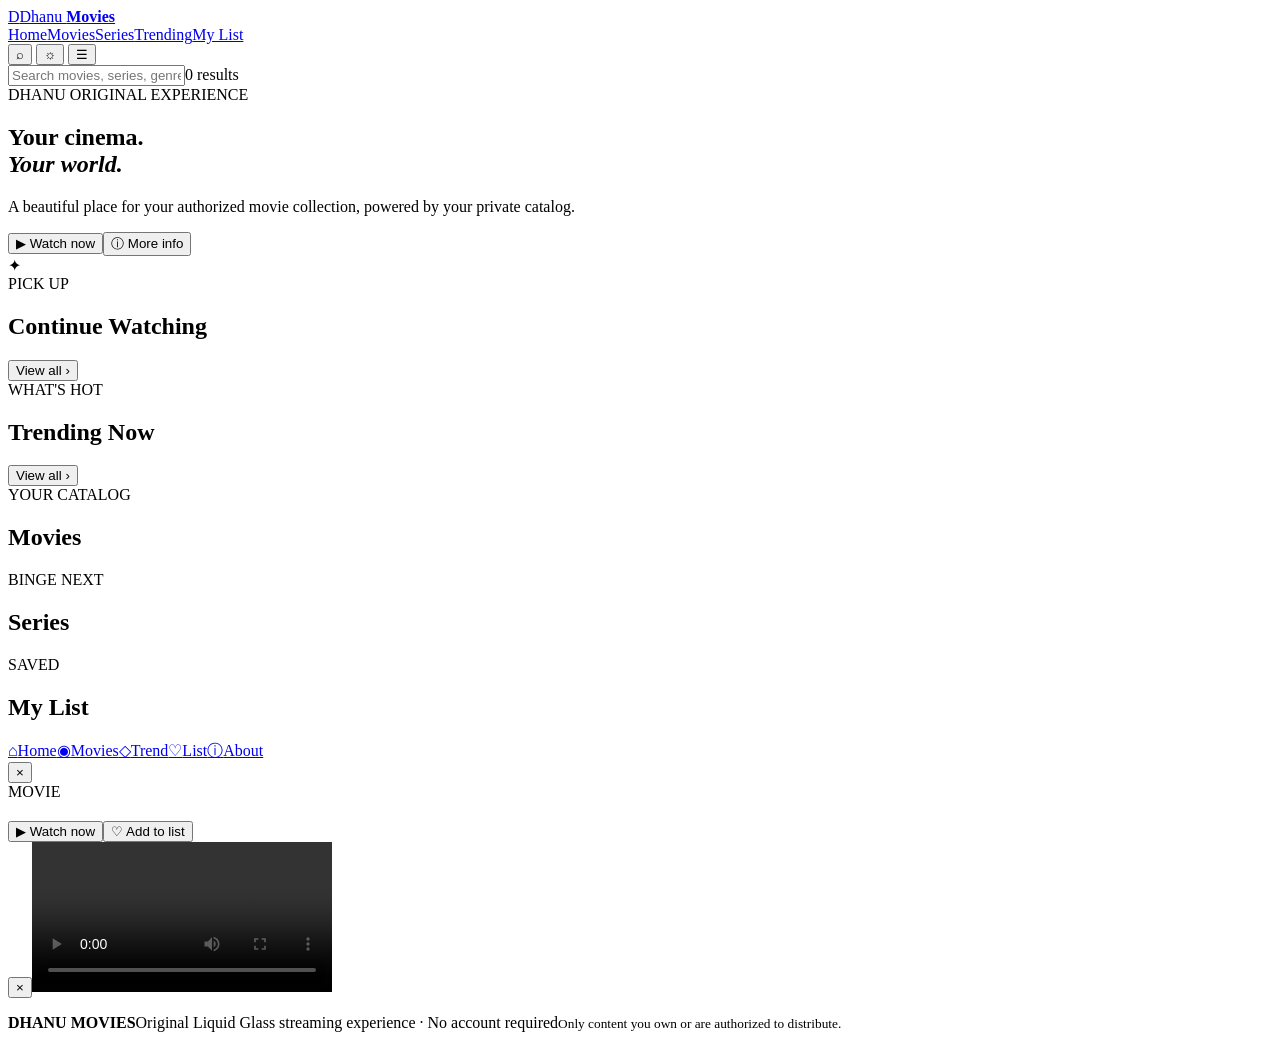
==== worker/public/index.html @ d2b85606 "Add Cloudflare-hosted Dhanu Movies frontend" ====
<!doctype html>
<html lang="en">
<head>
  <meta charset="utf-8">
  <meta name="viewport" content="width=device-width,initial-scale=1,viewport-fit=cover">
  <meta name="theme-color" content="#09090b">
  <meta name="description" content="Dhanu Movies — premium cinema discovery and streaming interface.">
  <title>Dhanu Movies</title>
  <link rel="preconnect" href="https://fonts.googleapis.com">
  <link rel="preconnect" href="https://fonts.gstatic.com" crossorigin>
  <link href="https://fonts.googleapis.com/css2?family=Inter:wght@400;500;600;700;800&family=Plus+Jakarta+Sans:wght@500;600;700;800&display=swap" rel="stylesheet">
  <link rel="stylesheet" href="Style.css">
</head>
<body>
  <div class="ambient ambient-a"></div><div class="ambient ambient-b"></div>
  <header class="glass-nav">
    <a class="brand" href="#home" aria-label="Dhanu Movies"><span class="brand-mark">D</span><span>Dhanu <b>Movies</b></span></a>
    <nav class="desktop-nav" aria-label="Primary">
      <a class="active" href="#home">Home</a><a href="#movies">Movies</a><a href="#series">Series</a><a href="#trending">Trending</a><a href="#library">My List</a>
    </nav>
    <div class="nav-actions">
      <button class="icon-btn" id="searchToggle" aria-label="Search">⌕</button>
      <button class="icon-btn" id="themeToggle" aria-label="Toggle theme">☼</button>
      <button class="menu-btn" id="menuToggle" aria-label="Open menu">☰</button>
    </div>
  </header>
  <div class="search-panel glass-panel" id="searchPanel"><input id="searchInput" autocomplete="off" placeholder="Search movies, series, genres, actors…"><span id="searchStatus">0 results</span></div>
  <main id="home">
    <section class="hero glass-hero" id="hero"><div class="hero-backdrop" id="heroBackdrop"></div><div class="hero-shade"></div><div class="hero-content"><span class="eyebrow">DHANU ORIGINAL EXPERIENCE</span><h1 id="heroTitle">Your cinema.<br><em>Your world.</em></h1><p id="heroDescription">A beautiful place for your authorized movie collection, powered by your private catalog.</p><div class="hero-meta" id="heroMeta"></div><div class="hero-actions"><button class="primary-btn" id="heroPlay">▶ Watch now</button><button class="glass-btn" id="heroInfo">ⓘ More info</button></div></div><div class="hero-orb">✦</div></section>
    <section class="section"><div class="section-head"><div><span class="section-kicker">PICK UP</span><h2>Continue Watching</h2></div><button class="view-all">View all ›</button></div><div class="movie-row" id="continueRow"></div></section>
    <section class="section" id="trending"><div class="section-head"><div><span class="section-kicker">WHAT'S HOT</span><h2>Trending Now</h2></div><button class="view-all">View all ›</button></div><div class="movie-row" id="trendingRow"></div></section>
    <section class="section" id="movies"><div class="section-head"><div><span class="section-kicker">YOUR CATALOG</span><h2>Movies</h2></div></div><div class="chips" id="genreChips"></div><div class="movie-grid" id="movieGrid"></div></section>
    <section class="section" id="series"><div class="section-head"><div><span class="section-kicker">BINGE NEXT</span><h2>Series</h2></div></div><div class="movie-grid" id="seriesGrid"></div></section>
    <section class="section" id="library"><div class="section-head"><div><span class="section-kicker">SAVED</span><h2>My List</h2></div></div><div class="movie-grid" id="libraryGrid"></div></section>
  </main>
  <aside class="side-dock glass-panel" aria-label="Quick navigation"><a href="#home">⌂<span>Home</span></a><a href="#movies">◉<span>Movies</span></a><a href="#trending">◇<span>Trend</span></a><a href="#library">♡<span>List</span></a><a href="#about">ⓘ<span>About</span></a></aside>
  <div class="modal hidden" id="detailsModal"><div class="modal-card glass-panel"><button class="modal-close" id="modalClose">×</button><div class="detail-cover" id="detailCover"></div><div class="detail-content"><span class="section-kicker" id="detailType">MOVIE</span><h2 id="detailTitle"></h2><div class="detail-meta" id="detailMeta"></div><div class="detail-genres" id="detailGenres"></div><p id="detailDescription"></p><div class="hero-actions"><button class="primary-btn" id="detailPlay">▶ Watch now</button><button class="glass-btn" id="detailSave">♡ Add to list</button></div></div></div></div>
  <div class="modal hidden" id="playerModal"><div class="player-card glass-panel"><button class="modal-close" id="playerClose">×</button><video id="videoPlayer" controls playsinline></video><p id="playerTitle"></p></div></div>
  <footer id="about"><strong>DHANU MOVIES</strong><span>Original Liquid Glass streaming experience · No account required</span><small>Only content you own or are authorized to distribute.</small></footer>
  <script src="script.js"></script>
</body>
</html>
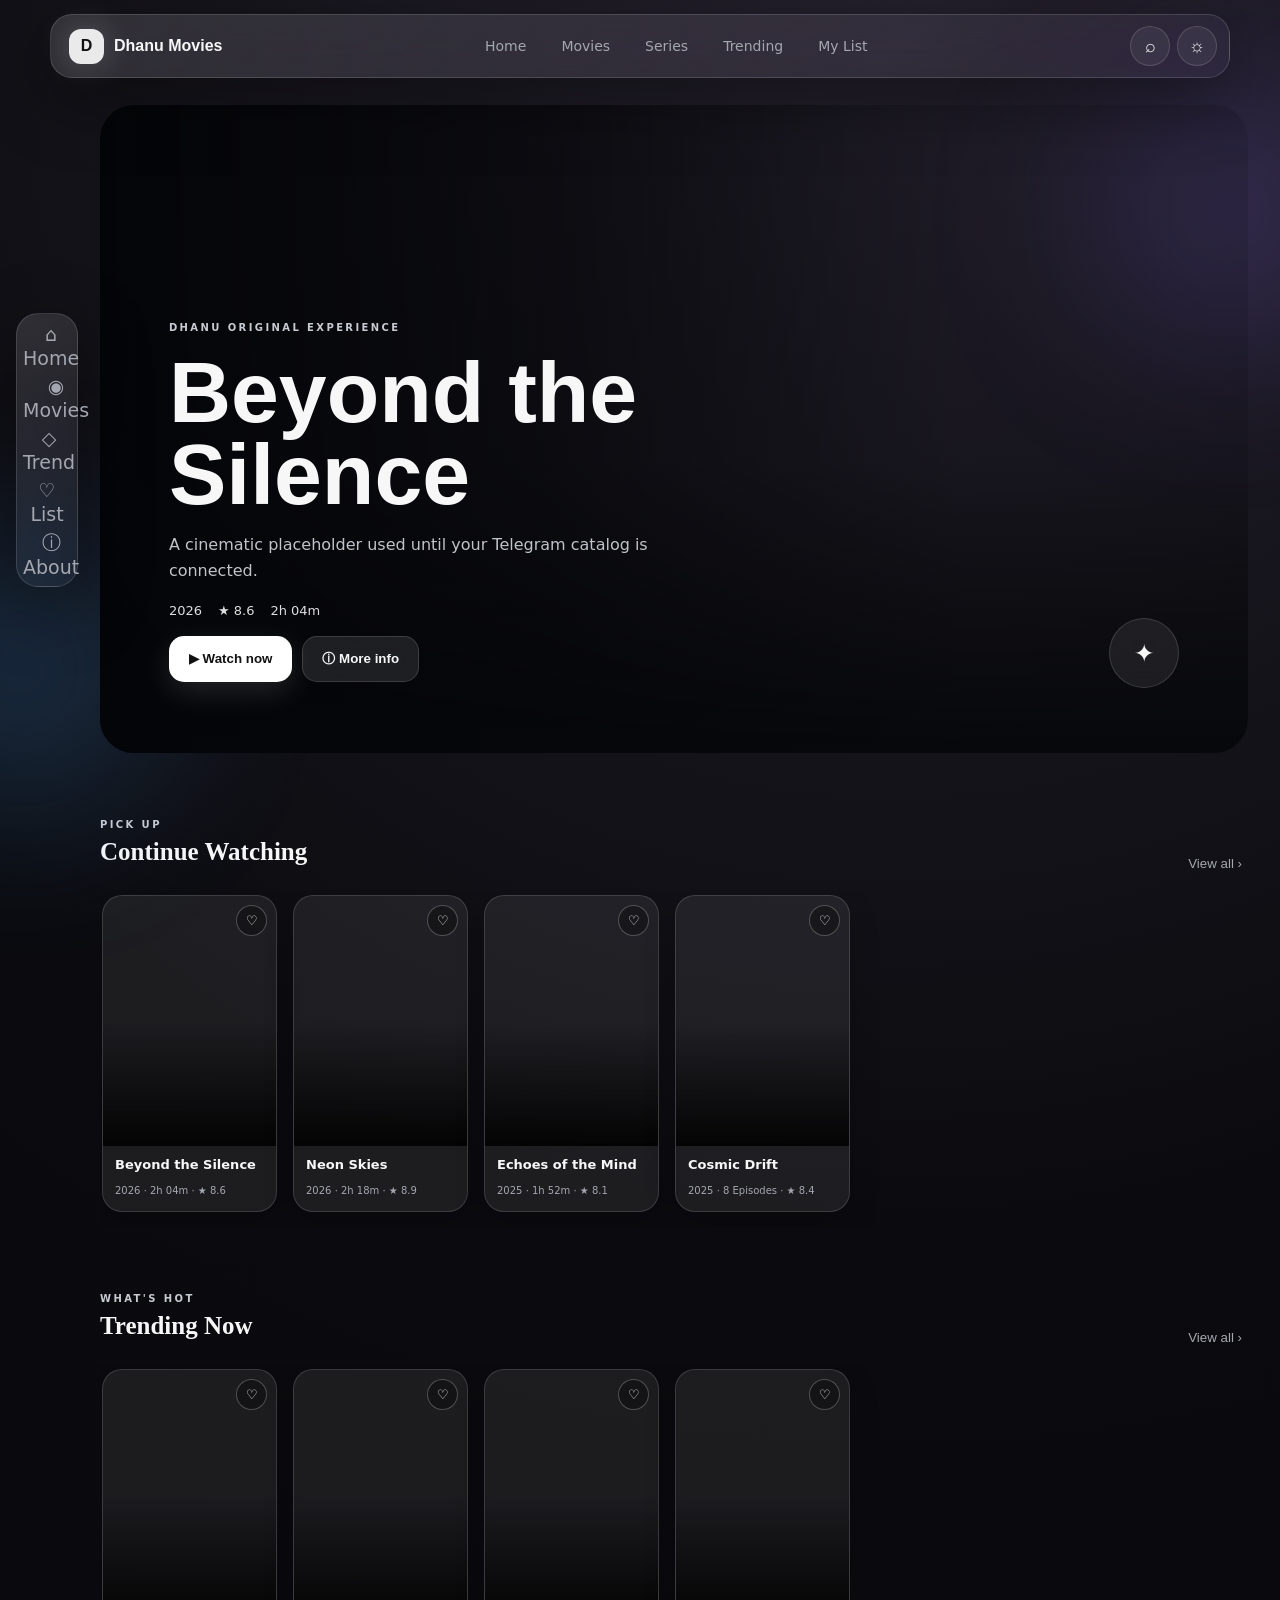
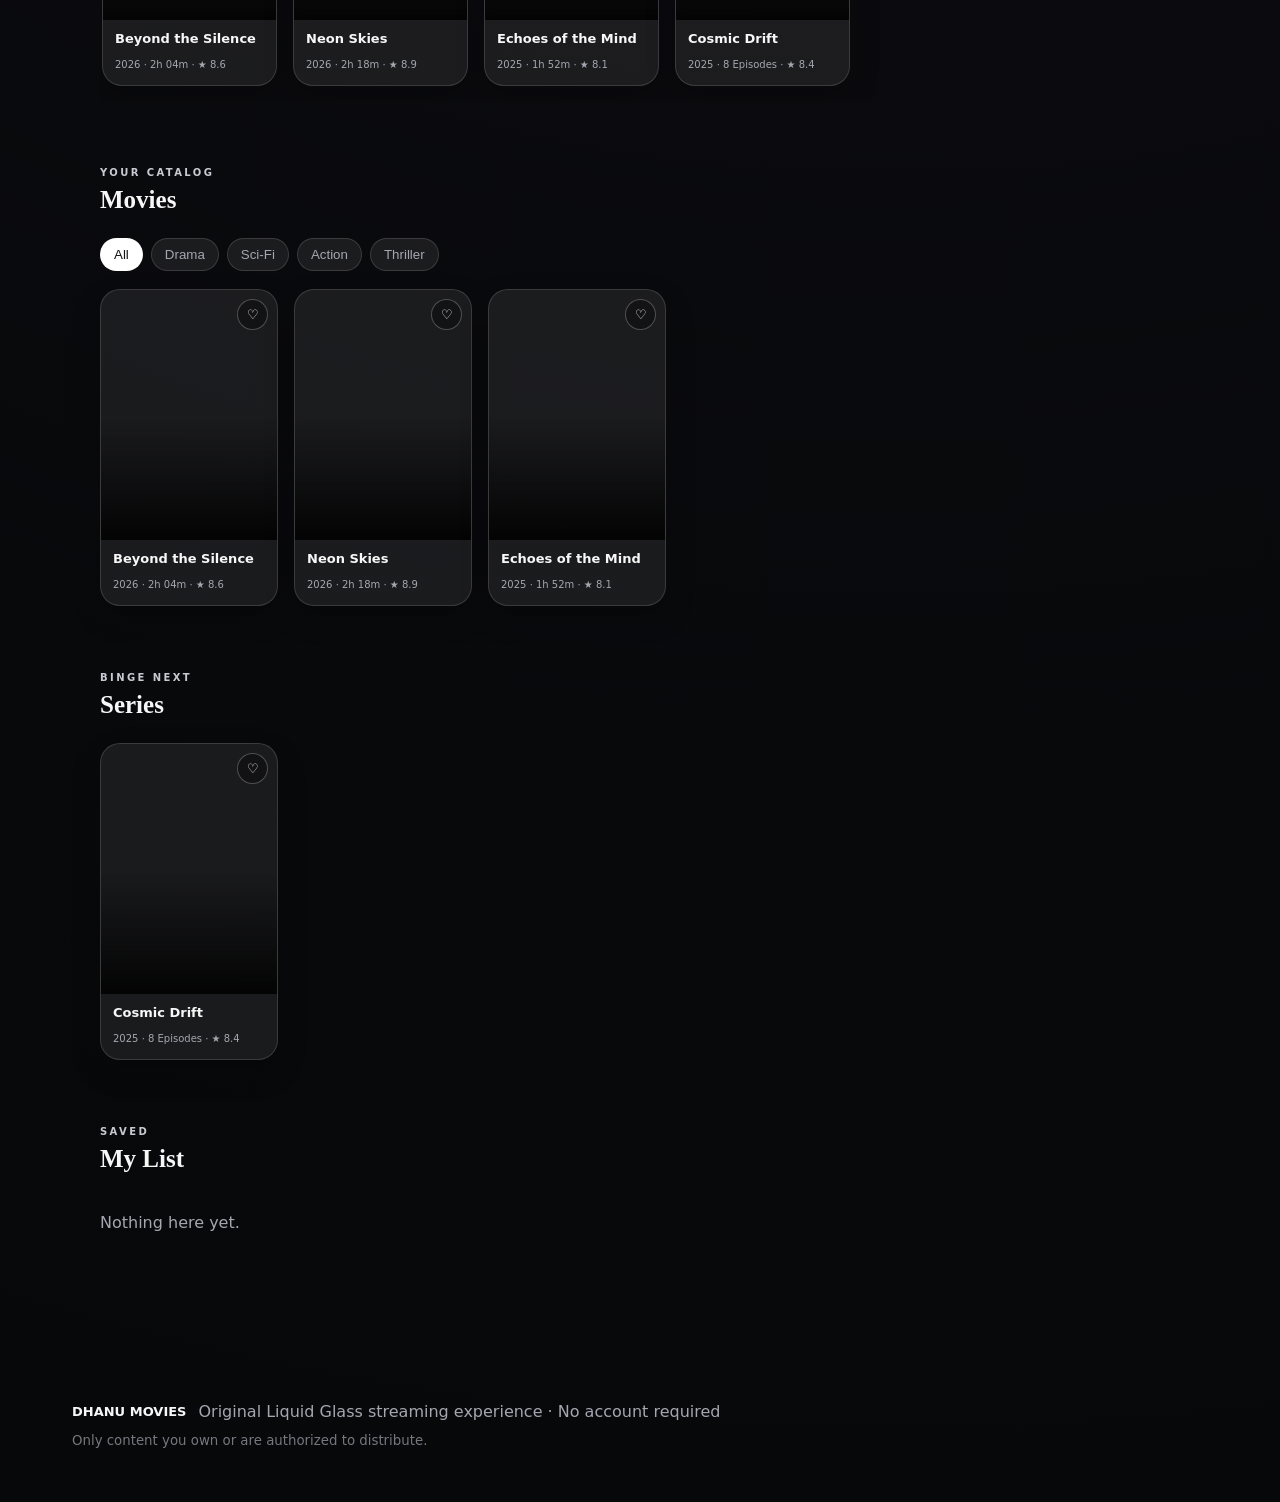
==== commit addca2be: "Add movie detail route UI and navigation" ====
--- a/worker/public/index.html
+++ b/worker/public/index.html
@@ -9,14 +9,14 @@
   <link rel="preconnect" href="https://fonts.googleapis.com">
   <link rel="preconnect" href="https://fonts.gstatic.com" crossorigin>
   <link href="https://fonts.googleapis.com/css2?family=Inter:wght@400;500;600;700;800&family=Plus+Jakarta+Sans:wght@500;600;700;800&display=swap" rel="stylesheet">
-  <link rel="stylesheet" href="Style.css">
+  <link rel="stylesheet" href="/Style.css">
 </head>
 <body>
   <div class="ambient ambient-a"></div><div class="ambient ambient-b"></div>
   <header class="glass-nav">
-    <a class="brand" href="#home" aria-label="Dhanu Movies"><span class="brand-mark">D</span><span>Dhanu <b>Movies</b></span></a>
+    <a class="brand" href="/" aria-label="Dhanu Movies"><span class="brand-mark">D</span><span>Dhanu <b>Movies</b></span></a>
     <nav class="desktop-nav" aria-label="Primary">
-      <a class="active" href="#home">Home</a><a href="#movies">Movies</a><a href="#series">Series</a><a href="#trending">Trending</a><a href="#library">My List</a>
+      <a href="/#home">Home</a><a href="/#movies">Movies</a><a href="/#series">Series</a><a href="/#trending">Trending</a><a href="/#library">My List</a>
     </nav>
     <div class="nav-actions">
       <button class="icon-btn" id="searchToggle" aria-label="Search">⌕</button>
@@ -24,19 +24,38 @@
       <button class="menu-btn" id="menuToggle" aria-label="Open menu">☰</button>
     </div>
   </header>
-  <div class="search-panel glass-panel" id="searchPanel"><input id="searchInput" autocomplete="off" placeholder="Search movies, series, genres, actors…"><span id="searchStatus">0 results</span></div>
-  <main id="home">
+  <div class="search-panel glass-panel" id="searchPanel"><input id="searchInput" autocomplete="off" placeholder="Search movies, series, genres…"><span id="searchStatus">0 results</span></div>
+
+  <main id="homeView">
     <section class="hero glass-hero" id="hero"><div class="hero-backdrop" id="heroBackdrop"></div><div class="hero-shade"></div><div class="hero-content"><span class="eyebrow">DHANU ORIGINAL EXPERIENCE</span><h1 id="heroTitle">Your cinema.<br><em>Your world.</em></h1><p id="heroDescription">A beautiful place for your authorized movie collection, powered by your private catalog.</p><div class="hero-meta" id="heroMeta"></div><div class="hero-actions"><button class="primary-btn" id="heroPlay">▶ Watch now</button><button class="glass-btn" id="heroInfo">ⓘ More info</button></div></div><div class="hero-orb">✦</div></section>
-    <section class="section"><div class="section-head"><div><span class="section-kicker">PICK UP</span><h2>Continue Watching</h2></div><button class="view-all">View all ›</button></div><div class="movie-row" id="continueRow"></div></section>
-    <section class="section" id="trending"><div class="section-head"><div><span class="section-kicker">WHAT'S HOT</span><h2>Trending Now</h2></div><button class="view-all">View all ›</button></div><div class="movie-row" id="trendingRow"></div></section>
+    <section class="section"><div class="section-head"><div><span class="section-kicker">PICK UP</span><h2>Continue Watching</h2></div><button class="view-all" data-scroll="movies">View all ›</button></div><div class="movie-row" id="continueRow"></div></section>
+    <section class="section" id="trending"><div class="section-head"><div><span class="section-kicker">WHAT'S HOT</span><h2>Trending Now</h2></div><button class="view-all" data-scroll="trending">View all ›</button></div><div class="movie-row" id="trendingRow"></div></section>
     <section class="section" id="movies"><div class="section-head"><div><span class="section-kicker">YOUR CATALOG</span><h2>Movies</h2></div></div><div class="chips" id="genreChips"></div><div class="movie-grid" id="movieGrid"></div></section>
     <section class="section" id="series"><div class="section-head"><div><span class="section-kicker">BINGE NEXT</span><h2>Series</h2></div></div><div class="movie-grid" id="seriesGrid"></div></section>
     <section class="section" id="library"><div class="section-head"><div><span class="section-kicker">SAVED</span><h2>My List</h2></div></div><div class="movie-grid" id="libraryGrid"></div></section>
   </main>
-  <aside class="side-dock glass-panel" aria-label="Quick navigation"><a href="#home">⌂<span>Home</span></a><a href="#movies">◉<span>Movies</span></a><a href="#trending">◇<span>Trend</span></a><a href="#library">♡<span>List</span></a><a href="#about">ⓘ<span>About</span></a></aside>
+
+  <main id="movieView" class="movie-view hidden">
+    <a class="back-link" href="/">‹ Back to Dhanu Movies</a>
+    <section class="movie-detail glass-panel" id="movieDetail">
+      <div class="detail-backdrop" id="routeBackdrop"></div><div class="detail-shade"></div>
+      <div class="route-poster" id="routePoster"></div>
+      <div class="route-info">
+        <span class="section-kicker" id="routeType">MOVIE</span>
+        <h1 id="routeTitle">Movie</h1>
+        <div class="route-meta" id="routeMeta"></div>
+        <div class="detail-genres" id="routeGenres"></div>
+        <p id="routeDescription">No description available.</p>
+        <div class="hero-actions"><button class="primary-btn" id="routePlay">▶ Watch now</button><button class="glass-btn" id="routeSave">♡ Add to list</button></div>
+      </div>
+    </section>
+    <section class="section related-section"><div class="section-head"><div><span class="section-kicker">YOU MAY ALSO LIKE</span><h2>More from Dhanu</h2></div></div><div class="movie-row" id="relatedRow"></div></section>
+  </main>
+
+  <aside class="side-dock glass-panel" aria-label="Quick navigation"><a href="/#home">⌂<span>Home</span></a><a href="/#movies">◉<span>Movies</span></a><a href="/#trending">◇<span>Trend</span></a><a href="/#library">♡<span>List</span></a><a href="/#about">ⓘ<span>About</span></a></aside>
   <div class="modal hidden" id="detailsModal"><div class="modal-card glass-panel"><button class="modal-close" id="modalClose">×</button><div class="detail-cover" id="detailCover"></div><div class="detail-content"><span class="section-kicker" id="detailType">MOVIE</span><h2 id="detailTitle"></h2><div class="detail-meta" id="detailMeta"></div><div class="detail-genres" id="detailGenres"></div><p id="detailDescription"></p><div class="hero-actions"><button class="primary-btn" id="detailPlay">▶ Watch now</button><button class="glass-btn" id="detailSave">♡ Add to list</button></div></div></div></div>
   <div class="modal hidden" id="playerModal"><div class="player-card glass-panel"><button class="modal-close" id="playerClose">×</button><video id="videoPlayer" controls playsinline></video><p id="playerTitle"></p></div></div>
   <footer id="about"><strong>DHANU MOVIES</strong><span>Original Liquid Glass streaming experience · No account required</span><small>Only content you own or are authorized to distribute.</small></footer>
-  <script src="script.js"></script>
+  <script src="/script.js"></script>
 </body>
 </html>
--- a/Style.css
+++ b/Style.css
@@ -0,0 +1 @@
+:root{--bg:#08090c;--text:#f7f7f8;--muted:#a5a7b0;--glass:rgba(255,255,255,.075);--glass2:rgba(255,255,255,.12);--line:rgba(255,255,255,.14);--shadow:0 20px 70px rgba(0,0,0,.45);--radius:26px}*{box-sizing:border-box}html{scroll-behavior:smooth}body{margin:0;background:radial-gradient(circle at 70% 0,#25212d 0,#0b0b0f 38%,#07080a 100%);color:var(--text);font-family:Inter,system-ui,sans-serif;overflow-x:hidden}body.light{--text:#111217;--muted:#646771;--glass:rgba(255,255,255,.5);--glass2:rgba(255,255,255,.7);--line:rgba(0,0,0,.09);background:#e9ebef}.ambient{position:fixed;width:280px;height:280px;border-radius:50%;filter:blur(90px);opacity:.22;pointer-events:none}.ambient-a{background:#9274ff;top:8%;right:-90px}.ambient-b{background:#4ba9ff;bottom:10%;left:-120px}.glass-panel,.glass-nav{background:linear-gradient(135deg,rgba(255,255,255,.13),rgba(255,255,255,.035));border:1px solid var(--line);box-shadow:var(--shadow);backdrop-filter:blur(24px) saturate(135%);-webkit-backdrop-filter:blur(24px) saturate(135%)}.glass-nav{position:fixed;z-index:50;top:14px;left:50%;transform:translateX(-50%);width:min(1180px,calc(100% - 28px));height:64px;border-radius:22px;display:flex;align-items:center;padding:0 12px 0 18px}.brand{color:var(--text);text-decoration:none;display:flex;gap:10px;align-items:center;font-family:'Plus Jakarta Sans',sans-serif;font-weight:700;white-space:nowrap}.brand-mark{display:grid;place-items:center;width:35px;height:35px;border-radius:12px;background:rgba(255,255,255,.9);color:#111;box-shadow:0 0 30px rgba(255,255,255,.2)}.desktop-nav{display:flex;gap:7px;margin:auto}.desktop-nav a{color:var(--muted);text-decoration:none;padding:10px 14px;border-radius:13px;font-size:14px}.desktop-nav a.active,.desktop-nav a:hover{background:rgba(255,255,255,.1);color:var(--text)}.nav-actions{display:flex;gap:7px}.icon-btn,.menu-btn{width:40px;height:40px;border:1px solid var(--line);background:rgba(255,255,255,.06);color:var(--text);border-radius:50%;cursor:pointer;font-size:18px}.menu-btn{display:none}.search-panel{position:fixed;z-index:45;top:88px;right:max(14px,calc((100% - 1180px)/2));width:min(420px,calc(100% - 28px));padding:14px;border-radius:20px;display:none}.search-panel.open{display:flex;gap:10px;align-items:center}.search-panel input{flex:1;background:transparent;border:0;outline:0;color:var(--text);font-size:15px}.search-panel span{font-size:11px;color:var(--muted)}main{max-width:1260px;margin:auto;padding:105px 22px 80px}.hero{height:min(650px,72vh);min-height:500px;border-radius:34px;overflow:hidden;position:relative}.hero-backdrop{position:absolute;inset:0;background-size:cover;background-position:center;transition:background-image .5s}.hero-shade{position:absolute;inset:0;background:linear-gradient(90deg,rgba(4,5,8,.96) 0%,rgba(4,5,8,.65) 38%,rgba(4,5,8,.12) 75%),linear-gradient(0deg,#08090c 0%,transparent 45%)}.hero-content{position:absolute;z-index:2;left:6%;bottom:11%;max-width:610px}.eyebrow,.section-kicker{font-size:10px;letter-spacing:2.4px;color:#c8cad2;font-weight:800}.hero h1{font-family:'Plus Jakarta Sans',sans-serif;font-size:clamp(44px,7vw,86px);line-height:.96;margin:16px 0}.hero h1 em{font-style:normal;background:linear-gradient(90deg,#fff,#a9b2c8);-webkit-background-clip:text;color:transparent}.hero p{color:#c1c3ca;line-height:1.65;max-width:520px}.hero-meta,.detail-meta{display:flex;gap:16px;flex-wrap:wrap;color:#ddd;font-size:13px;margin:18px 0}.hero-actions{display:flex;gap:10px;flex-wrap:wrap}.primary-btn,.glass-btn{border:1px solid var(--line);border-radius:15px;padding:13px 19px;font-weight:700;cursor:pointer}.primary-btn{background:#fff;color:#111;box-shadow:0 10px 30px rgba(255,255,255,.12)}.glass-btn{background:rgba(255,255,255,.1);color:var(--text);backdrop-filter:blur(12px)}.hero-orb{position:absolute;right:6%;bottom:10%;z-index:2;width:70px;height:70px;border:1px solid var(--line);border-radius:50%;display:grid;place-items:center;background:rgba(255,255,255,.08);backdrop-filter:blur(15px);font-size:25px}.section{padding-top:60px}.section-head{display:flex;justify-content:space-between;align-items:end;margin-bottom:18px}.section h2{font-family:'Plus Jakarta Sans';font-size:25px;margin:6px 0}.view-all{background:none;border:0;color:var(--muted);cursor:pointer}.movie-row{display:flex;gap:16px;overflow-x:auto;padding:5px 2px 15px;scrollbar-width:none}.movie-row::-webkit-scrollbar{display:none}.movie-card{flex:0 0 175px;border-radius:20px;overflow:hidden;position:relative;background:var(--glass);border:1px solid var(--line);cursor:pointer;transition:.35s;box-shadow:0 12px 30px rgba(0,0,0,.2)}.movie-card:hover{transform:translateY(-6px) scale(1.015);background:var(--glass2)}.poster{height:250px;background-size:cover;background-position:center;position:relative}.poster:after{content:'';position:absolute;inset:0;background:linear-gradient(transparent 50%,rgba(0,0,0,.85))}.card-info{padding:11px 12px 13px}.card-info h3{font-size:13px;margin:0 0 7px;white-space:nowrap;overflow:hidden;text-overflow:ellipsis}.card-info small{color:var(--muted);font-size:10px}.save{position:absolute;top:9px;right:9px;z-index:3;border:1px solid rgba(255,255,255,.25);background:rgba(0,0,0,.3);color:#fff;width:31px;height:31px;border-radius:50%;cursor:pointer}.movie-card .save{display:grid;place-items:center}.chips{display:flex;gap:8px;overflow:auto;margin-bottom:18px}.chip{white-space:nowrap;border:1px solid var(--line);background:var(--glass);color:var(--muted);padding:8px 13px;border-radius:999px;cursor:pointer}.chip.active{background:#fff;color:#111}.movie-grid{display:grid;grid-template-columns:repeat(auto-fill,minmax(175px,1fr));gap:16px}.side-dock{position:fixed;z-index:30;left:16px;top:50%;transform:translateY(-50%);border-radius:22px;padding:8px 6px;display:flex;flex-direction:column;gap:4px}.side-dock a{width:48px;height:48px;border-radius:16px;color:var(--muted);text-decoration:none;display:grid;place-items:center;font-size:19px}.side-dock a:hover{background:rgba(255,255,255,.1);color:var(--text)}.modal{position:fixed;inset:0;z-index:100;background:rgba(0,0,0,.72);backdrop-filter:blur(18px);display:grid;place-items:center;padding:18px}.hidden{display:none!important}.modal-card{width:min(900px,100%);max-height:90vh;overflow:auto;border-radius:30px;position:relative}.detail-cover{height:350px;background-size:cover;background-position:center;border-radius:30px 30px 0 0}.detail-content{padding:26px}.detail-content h2{font-size:38px;margin:7px 0}.detail-content p{color:var(--muted);line-height:1.7}.modal-close{position:absolute;z-index:5;right:14px;top:14px;width:42px;height:42px;border:1px solid var(--line);background:rgba(0,0,0,.45);color:#fff;border-radius:50%;font-size:25px;cursor:pointer}.player-card{width:min(1100px,100%);padding:16px;border-radius:26px;position:relative}.player-card video{width:100%;max-height:75vh;border-radius:18px;background:#000}.player-card p{margin:10px 4px 0}.player-card .modal-close{top:26px;right:26px}footer{max-width:1180px;margin:50px auto 30px;padding:24px 22px;display:flex;gap:12px;align-items:center;flex-wrap:wrap;color:var(--muted)}footer strong{color:var(--text);font-size:13px}footer small{width:100%;opacity:.7}@media(max-width:850px){.desktop-nav{display:none}.menu-btn{display:block}.glass-nav{height:58px}.hero{min-height:560px}.hero-content{left:7%;right:7%;bottom:10%}.side-dock{left:50%;top:auto;bottom:12px;transform:translateX(-50%);flex-direction:row;border-radius:24px;padding:6px}.side-dock a{width:44px;height:44px}.side-dock span{display:none}main{padding:88px 14px 90px}.section{padding-top:42px}.movie-grid{grid-template-columns:repeat(2,minmax(0,1fr));gap:11px}.movie-card{min-width:0}.poster{height:230px}.hero-orb{display:none}.detail-cover{height:260px}}@media(min-width:851px){main{padding-left:90px}}
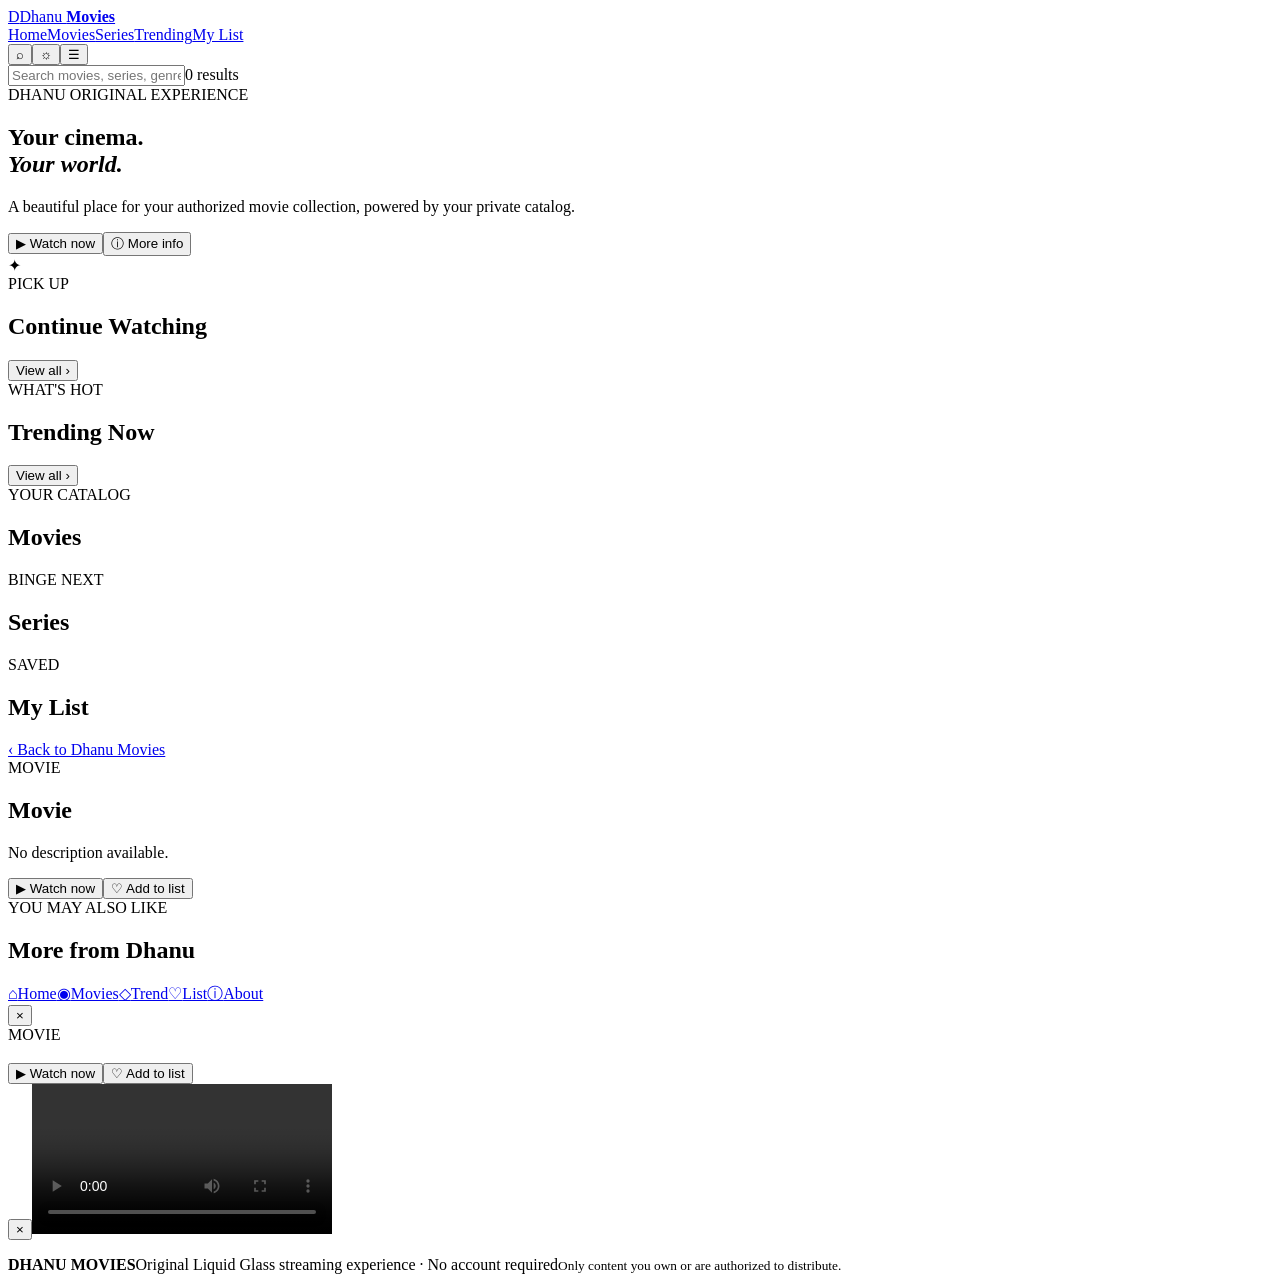
==== commit d9fa7a54: "Fix GitHub Pages asset and navigation paths" ====
--- a/worker/public/index.html
+++ b/worker/public/index.html
@@ -9,23 +9,19 @@
   <link rel="preconnect" href="https://fonts.googleapis.com">
   <link rel="preconnect" href="https://fonts.gstatic.com" crossorigin>
   <link href="https://fonts.googleapis.com/css2?family=Inter:wght@400;500;600;700;800&family=Plus+Jakarta+Sans:wght@500;600;700;800&display=swap" rel="stylesheet">
-  <link rel="stylesheet" href="/Style.css">
+  <link rel="stylesheet" href="/Dhanu-Movie-Adda/Style.css">
+  <link rel="stylesheet" href="/Dhanu-Movie-Adda/route.css">
 </head>
 <body>
   <div class="ambient ambient-a"></div><div class="ambient ambient-b"></div>
   <header class="glass-nav">
-    <a class="brand" href="/" aria-label="Dhanu Movies"><span class="brand-mark">D</span><span>Dhanu <b>Movies</b></span></a>
+    <a class="brand" href="/Dhanu-Movie-Adda/" aria-label="Dhanu Movies"><span class="brand-mark">D</span><span>Dhanu <b>Movies</b></span></a>
     <nav class="desktop-nav" aria-label="Primary">
-      <a href="/#home">Home</a><a href="/#movies">Movies</a><a href="/#series">Series</a><a href="/#trending">Trending</a><a href="/#library">My List</a>
+      <a href="/Dhanu-Movie-Adda/#home">Home</a><a href="/Dhanu-Movie-Adda/#movies">Movies</a><a href="/Dhanu-Movie-Adda/#series">Series</a><a href="/Dhanu-Movie-Adda/#trending">Trending</a><a href="/Dhanu-Movie-Adda/#library">My List</a>
     </nav>
-    <div class="nav-actions">
-      <button class="icon-btn" id="searchToggle" aria-label="Search">⌕</button>
-      <button class="icon-btn" id="themeToggle" aria-label="Toggle theme">☼</button>
-      <button class="menu-btn" id="menuToggle" aria-label="Open menu">☰</button>
-    </div>
+    <div class="nav-actions"><button class="icon-btn" id="searchToggle" aria-label="Search">⌕</button><button class="icon-btn" id="themeToggle" aria-label="Toggle theme">☼</button><button class="menu-btn" id="menuToggle" aria-label="Open menu">☰</button></div>
   </header>
   <div class="search-panel glass-panel" id="searchPanel"><input id="searchInput" autocomplete="off" placeholder="Search movies, series, genres…"><span id="searchStatus">0 results</span></div>
-
   <main id="homeView">
     <section class="hero glass-hero" id="hero"><div class="hero-backdrop" id="heroBackdrop"></div><div class="hero-shade"></div><div class="hero-content"><span class="eyebrow">DHANU ORIGINAL EXPERIENCE</span><h1 id="heroTitle">Your cinema.<br><em>Your world.</em></h1><p id="heroDescription">A beautiful place for your authorized movie collection, powered by your private catalog.</p><div class="hero-meta" id="heroMeta"></div><div class="hero-actions"><button class="primary-btn" id="heroPlay">▶ Watch now</button><button class="glass-btn" id="heroInfo">ⓘ More info</button></div></div><div class="hero-orb">✦</div></section>
     <section class="section"><div class="section-head"><div><span class="section-kicker">PICK UP</span><h2>Continue Watching</h2></div><button class="view-all" data-scroll="movies">View all ›</button></div><div class="movie-row" id="continueRow"></div></section>
@@ -34,28 +30,15 @@
     <section class="section" id="series"><div class="section-head"><div><span class="section-kicker">BINGE NEXT</span><h2>Series</h2></div></div><div class="movie-grid" id="seriesGrid"></div></section>
     <section class="section" id="library"><div class="section-head"><div><span class="section-kicker">SAVED</span><h2>My List</h2></div></div><div class="movie-grid" id="libraryGrid"></div></section>
   </main>
-
   <main id="movieView" class="movie-view hidden">
-    <a class="back-link" href="/">‹ Back to Dhanu Movies</a>
-    <section class="movie-detail glass-panel" id="movieDetail">
-      <div class="detail-backdrop" id="routeBackdrop"></div><div class="detail-shade"></div>
-      <div class="route-poster" id="routePoster"></div>
-      <div class="route-info">
-        <span class="section-kicker" id="routeType">MOVIE</span>
-        <h1 id="routeTitle">Movie</h1>
-        <div class="route-meta" id="routeMeta"></div>
-        <div class="detail-genres" id="routeGenres"></div>
-        <p id="routeDescription">No description available.</p>
-        <div class="hero-actions"><button class="primary-btn" id="routePlay">▶ Watch now</button><button class="glass-btn" id="routeSave">♡ Add to list</button></div>
-      </div>
-    </section>
+    <a class="back-link" href="/Dhanu-Movie-Adda/">‹ Back to Dhanu Movies</a>
+    <section class="movie-detail glass-panel" id="movieDetail"><div class="detail-backdrop" id="routeBackdrop"></div><div class="detail-shade"></div><div class="route-poster" id="routePoster"></div><div class="route-info"><span class="section-kicker" id="routeType">MOVIE</span><h1 id="routeTitle">Movie</h1><div class="route-meta" id="routeMeta"></div><div class="detail-genres" id="routeGenres"></div><p id="routeDescription">No description available.</p><div class="hero-actions"><button class="primary-btn" id="routePlay">▶ Watch now</button><button class="glass-btn" id="routeSave">♡ Add to list</button></div></div></section>
     <section class="section related-section"><div class="section-head"><div><span class="section-kicker">YOU MAY ALSO LIKE</span><h2>More from Dhanu</h2></div></div><div class="movie-row" id="relatedRow"></div></section>
   </main>
-
-  <aside class="side-dock glass-panel" aria-label="Quick navigation"><a href="/#home">⌂<span>Home</span></a><a href="/#movies">◉<span>Movies</span></a><a href="/#trending">◇<span>Trend</span></a><a href="/#library">♡<span>List</span></a><a href="/#about">ⓘ<span>About</span></a></aside>
+  <aside class="side-dock glass-panel" aria-label="Quick navigation"><a href="/Dhanu-Movie-Adda/#home">⌂<span>Home</span></a><a href="/Dhanu-Movie-Adda/#movies">◉<span>Movies</span></a><a href="/Dhanu-Movie-Adda/#trending">◇<span>Trend</span></a><a href="/Dhanu-Movie-Adda/#library">♡<span>List</span></a><a href="/Dhanu-Movie-Adda/#about">ⓘ<span>About</span></a></aside>
   <div class="modal hidden" id="detailsModal"><div class="modal-card glass-panel"><button class="modal-close" id="modalClose">×</button><div class="detail-cover" id="detailCover"></div><div class="detail-content"><span class="section-kicker" id="detailType">MOVIE</span><h2 id="detailTitle"></h2><div class="detail-meta" id="detailMeta"></div><div class="detail-genres" id="detailGenres"></div><p id="detailDescription"></p><div class="hero-actions"><button class="primary-btn" id="detailPlay">▶ Watch now</button><button class="glass-btn" id="detailSave">♡ Add to list</button></div></div></div></div>
   <div class="modal hidden" id="playerModal"><div class="player-card glass-panel"><button class="modal-close" id="playerClose">×</button><video id="videoPlayer" controls playsinline></video><p id="playerTitle"></p></div></div>
   <footer id="about"><strong>DHANU MOVIES</strong><span>Original Liquid Glass streaming experience · No account required</span><small>Only content you own or are authorized to distribute.</small></footer>
-  <script src="/script.js"></script>
+  <script src="/Dhanu-Movie-Adda/script.js"></script>
 </body>
 </html>
